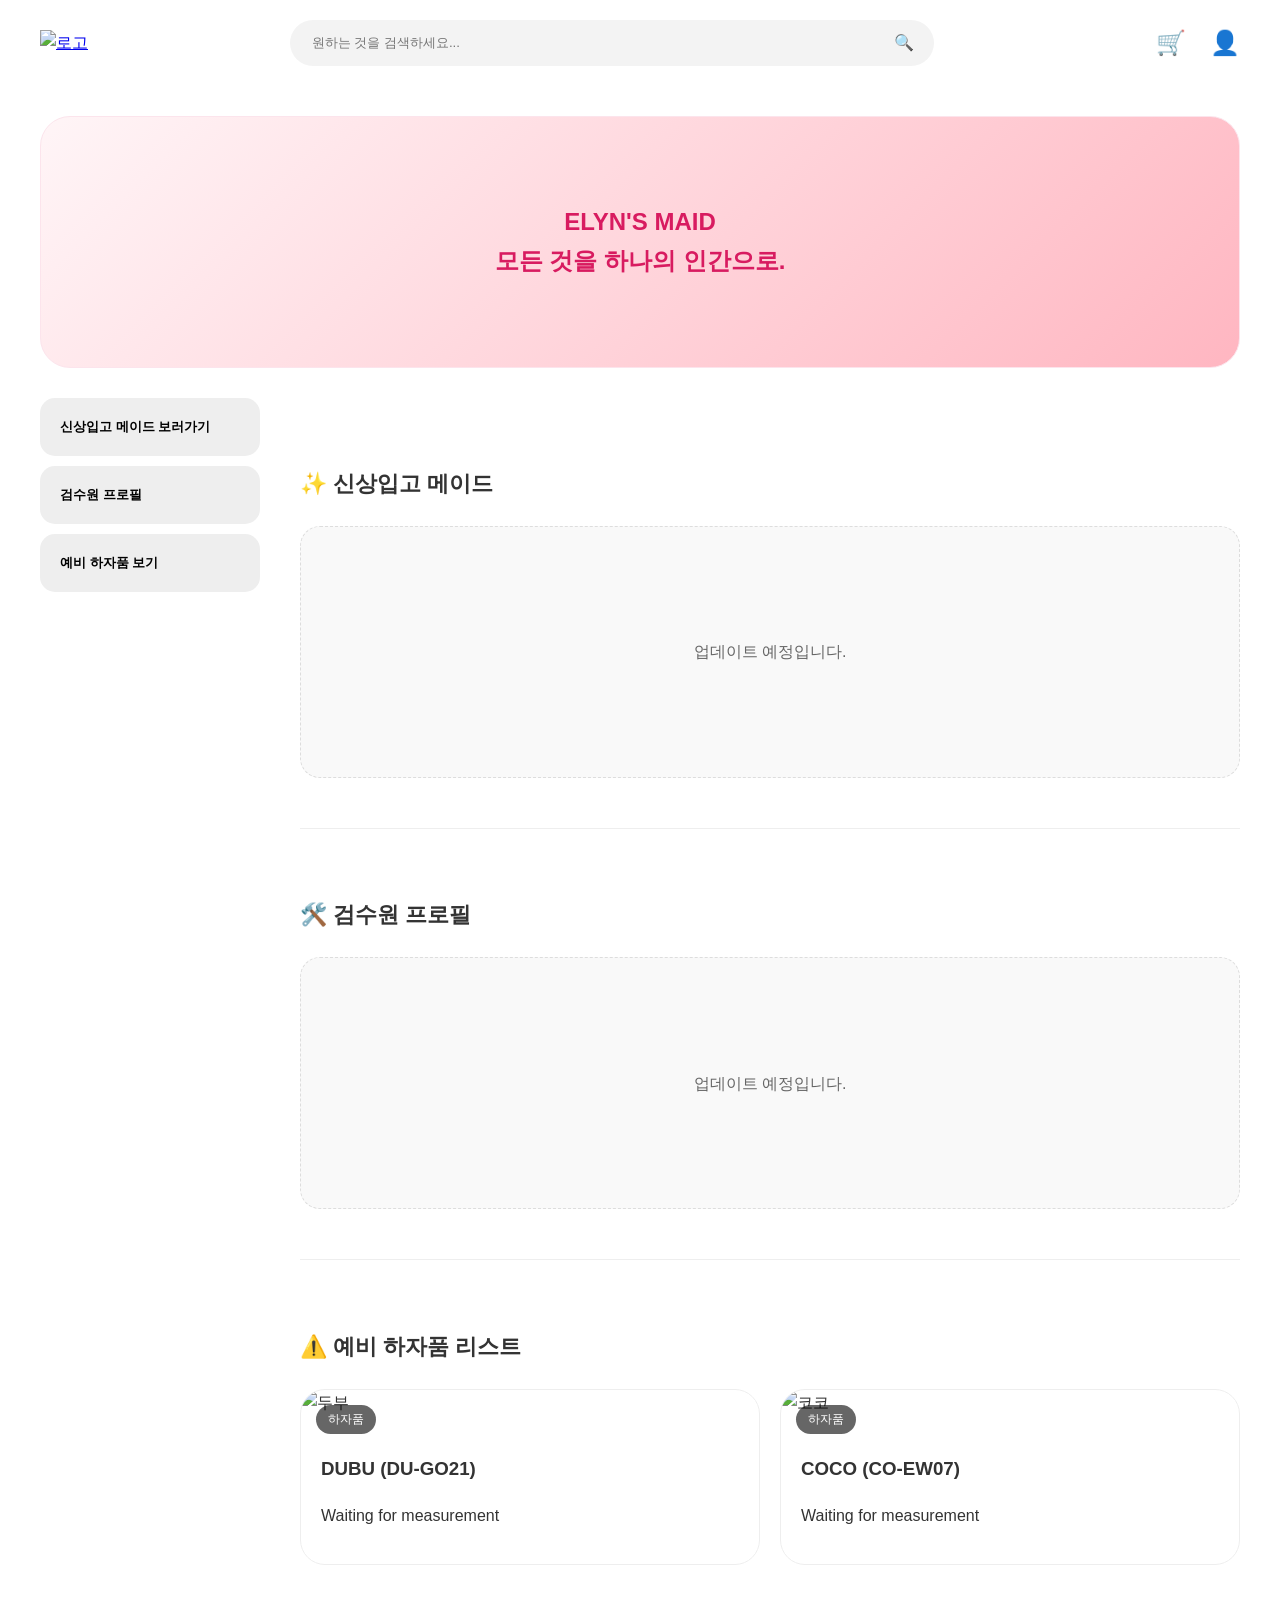
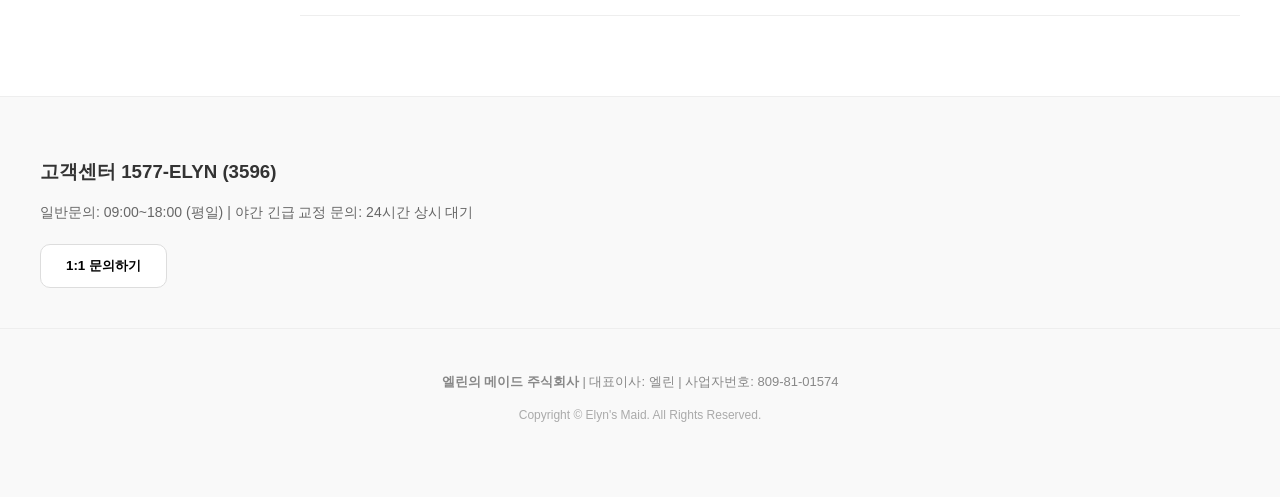
==== index.html @ 970f61b9 "Add files via upload" ====
<!DOCTYPE html>
<html lang="ko">
<head>
    <meta charset="UTF-8">
    <meta name="viewport" content="width=device-width, initial-scale=1.0">
    <title>Elyn's Maid | Official Store</title>
    <link rel="stylesheet" href="style.css">
</head>
<body>
<div class="container">
    <header class="main-header">
        <a href="index.html" class="logo-link">
            <img src="./images/로고.png" alt="로고" class="logo">
        </a>
        <div class="search-bar">
            <input type="text" id="searchInput" placeholder="원하는 것을 검색하세요..." onkeyup="filterProducts()">
            <span class="search-icon">🔍</span>
        </div>
        <div class="icons">
    <span class="icon cart-btn">🛒</span>
    <span class="icon login-btn">👤</span>
</div>
    </header>


    <section class="brand-hero">
        <div class="hero-content">
            <h2>ELYN'S MAID<br>모든 것을 하나의 인간으로.</h2>
        </div>
    </section>
    <div class="main-layout">
        <aside class="side-menu">
            <button class="menu-btn" onclick="document.getElementById('new-section').scrollIntoView({behavior: 'smooth'})">신상입고 메이드 보러가기</button>
            <button class="menu-btn" onclick="document.getElementById('custom-section').scrollIntoView({behavior: 'smooth'})">검수원 프로필</button>
            <button class="menu-btn" onclick="document.getElementById('defect-section').scrollIntoView({behavior: 'smooth'})">예비 하자품 보기</button>
        </aside>

        <div class="content-area">
            <section id="new-section" class="content-section">
                <h2 class="section-title">✨ 신상입고 메이드</h2>
                <div class="empty-box">업데이트 예정입니다.</div>
            </section>

            <section id="custom-section" class="content-section">
                <h2 class="section-title">🛠️ 검수원 프로필</h2>
                <div class="empty-box">
                    <p>업데이트 예정입니다.</p>
                </div>
            </section>

            <section id="defect-section" class="content-section">
                <h2 class="section-title">⚠️ 예비 하자품 리스트</h2>
                <div class="product-grid">
                    <div class="product-card" onclick="location.href='dubu.html'">
                        <div class="badge">하자품</div>
                        <img src="./images/두부 프로필 사진.png" alt="두부">
                        <div class="info"><h3>DUBU (DU-GO21)</h3><p class="price">Waiting for measurement</p></div>
                    </div>
                    <div class="product-card" onclick="location.href='coco.html'">
                        <div class="badge">하자품</div>
                        <img src="./images/코코 프로필 사진.png" alt="코코">
                        <div class="info"><h3>COCO (CO-EW07)</h3><p class="price">Waiting for measurement</p></div>
                    </div>
                </div>
            </section>
        </div>
    </div>
</div>

<footer class="site-footer">
    <div class="footer-top">
        <div class="cs-info" style="max-width: 1200px; margin: 0 auto; padding: 0 20px; text-align: left;">
            <h3 style="color: #333; margin-bottom: 10px;">고객센터 1577-ELYN (3596)</h3>
            <p style="font-size: 14px; color: #666; margin-bottom: 20px;">일반문의: 09:00~18:00 (평일) | 야간 긴급 교정 문의: 24시간 상시 대기</p>
            <div class="footer-btns">
  <button class="inquiry-btn" onclick="window.open('https://x.com/dyllonnne', '_blank')">
    1:1 문의하기
</button>
            </div>
        </div>
    </div>
    <div class="footer-bottom" style="margin-top: 40px; border-top: 1px solid #eee; padding-top: 30px; text-align: center;">
        <p style="font-size: 13px; color: #888;"><strong>엘린의 메이드 주식회사</strong> | 대표이사: 엘린 | 사업자번호: 809-81-01574</p>
        <p style="font-size: 12px; color: #aaa; margin-top: 5px;">Copyright © Elyn's Maid. All Rights Reserved.</p>
    </div>
</footer>
<script src="script.js"></script>
---- style.css ----
/* 1. 기본 설정 & 스크롤 */
html { scroll-behavior: smooth; }
body { margin: 0; font-family: 'Apple SD Gothic Neo', sans-serif; color: #333; line-height: 1.6; }
.container { max-width: 1200px; margin: 0 auto; padding: 0 20px; }

/* 2. 헤더 및 검색창 */
.main-header { display: flex; align-items: center; justify-content: space-between; padding: 20px 0; }
.logo { height: 45px; }
.search-bar { flex: 0.6; background: #f3f3f3; border-radius: 25px; padding: 10px 20px; display: flex; }
.search-bar input { border: none; background: none; width: 100%; outline: none; }
.icons .icon { font-size: 24px; margin-left: 20px; cursor: pointer; }

/* 3. 상단 네비바 (1번 사진 스타일: 밑줄 제거) */
.sub-nav ul { display: flex; list-style: none; justify-content: center; padding: 15px; border-bottom: 1px solid #eee; margin: 0; }
.sub-nav li { margin: 0 20px; font-weight: bold; color: #999; cursor: pointer; transition: 0.3s; }
.sub-nav li.active, .sub-nav li:hover { color: #000; } /* 밑줄 대신 색상으로 강조 */

/* 4. 브랜드 배너 */
.brand-hero { 
    height: 250px; background: linear-gradient(135deg, #fff5f7 0%, #ffb6c1 100%); 
    border-radius: 30px; margin: 30px 0; display: flex; align-items: center; justify-content: center;
    border: 1px solid #fce4ec;
}
.hero-content h2 { font-size: 24px; color: #d81b60; text-align: center; }

/* 5. 사이드바 & 레이아웃 */
.main-layout { display: flex; gap: 40px; margin-bottom: 80px; align-items: flex-start; }
.side-menu { width: 220px; position: sticky; top: 20px; display: flex; flex-direction: column; gap: 10px; }
.menu-btn { 
    padding: 20px; border: none; border-radius: 15px; background: #eee; 
    font-weight: bold; cursor: pointer; text-align: left; transition: 0.3s;
}
.menu-btn.pink { background: #ffb6c1; color: #fff; }
.menu-btn.active { background: #333; color: #fff; }
.menu-btn:hover { transform: translateX(10px); background: #e0e0e0; }

/* 6. 콘텐츠 섹션 */
.content-area { flex: 1; }
.content-section { padding: 50px 0; border-bottom: 1px solid #eee; }
.section-title { font-size: 22px; margin-bottom: 25px; font-weight: 800; }
.empty-box { 
    height: 250px; background: #f9f9f9; border-radius: 20px; 
    display: flex; flex-direction: column; align-items: center; justify-content: center; 
    color: #666; border: 1px dashed #ddd; gap: 15px;
}

/* 7. 상품 카드 */
.product-grid { display: flex; gap: 20px; }
.product-card { flex: 1; border: 1px solid #eee; border-radius: 25px; overflow: hidden; position: relative; cursor: pointer; transition: 0.3s; }
.product-card:hover { transform: translateY(-10px); box-shadow: 0 10px 20px rgba(0,0,0,0.1); }
.badge { position: absolute; top: 15px; left: 15px; background: rgba(0,0,0,0.6); color: #fff; padding: 5px 12px; border-radius: 15px; font-size: 12px; }
.product-card img { width: 100%; height: 300px; object-fit: cover; }
.info { padding: 20px; }

/* 8. 푸터 및 문의 버튼 */
.site-footer { background: #f9f9f9; padding: 60px 0; border-top: 1px solid #eee; }
.footer-btns button { padding: 12px 25px; border: 1px solid #ddd; background: #fff; cursor: pointer; font-weight: bold; border-radius: 10px; transition: 0.2s; }
.footer-btns button:hover { background: #333; color: #fff; }
.cs-info h3 { margin-top: 0; color: #333; }

/* 상세 페이지 예약하기 버튼 전용 스타일 */
.reservation-btn, 
.product-detail button, 
.product-detail input[type="button"],
.product-detail input[type="submit"],
#reservation,
table button {
    /* 배경과 테두리를 완전히 제거 */
    background: none !important;
    background-color: transparent !important;
    border: none !important;
    
    /* 선(outline) 제거 */
    outline: none !important;
    box-shadow: none !important;

    /* 글자 스타일 */
    color: #333 !important; /* 기본 검정색 */
    font-size: 18px !important;
    font-weight: bold !important;
    padding: 10px 20px !important;
    cursor: pointer !important;
    
    /* 부드러운 변화 효과 */
    transition: color 0.3s ease !important;
    
    /* 중앙 정렬 보조 */
    display: inline-block;
    text-align: center;
    width: auto !important;
}

/* 마우스를 올렸을 때: 글자만 핑크색으로 */
.reservation-btn:hover, 
.product-detail button:hover, 
.product-detail input[type="button"]:hover,
.product-detail input[type="submit"]:hover,
#reservation:hover,
table button:hover {
    color: #ffb6c1 !important; /* 배너와 같은 핑크색 */
    background: transparent !important;
}
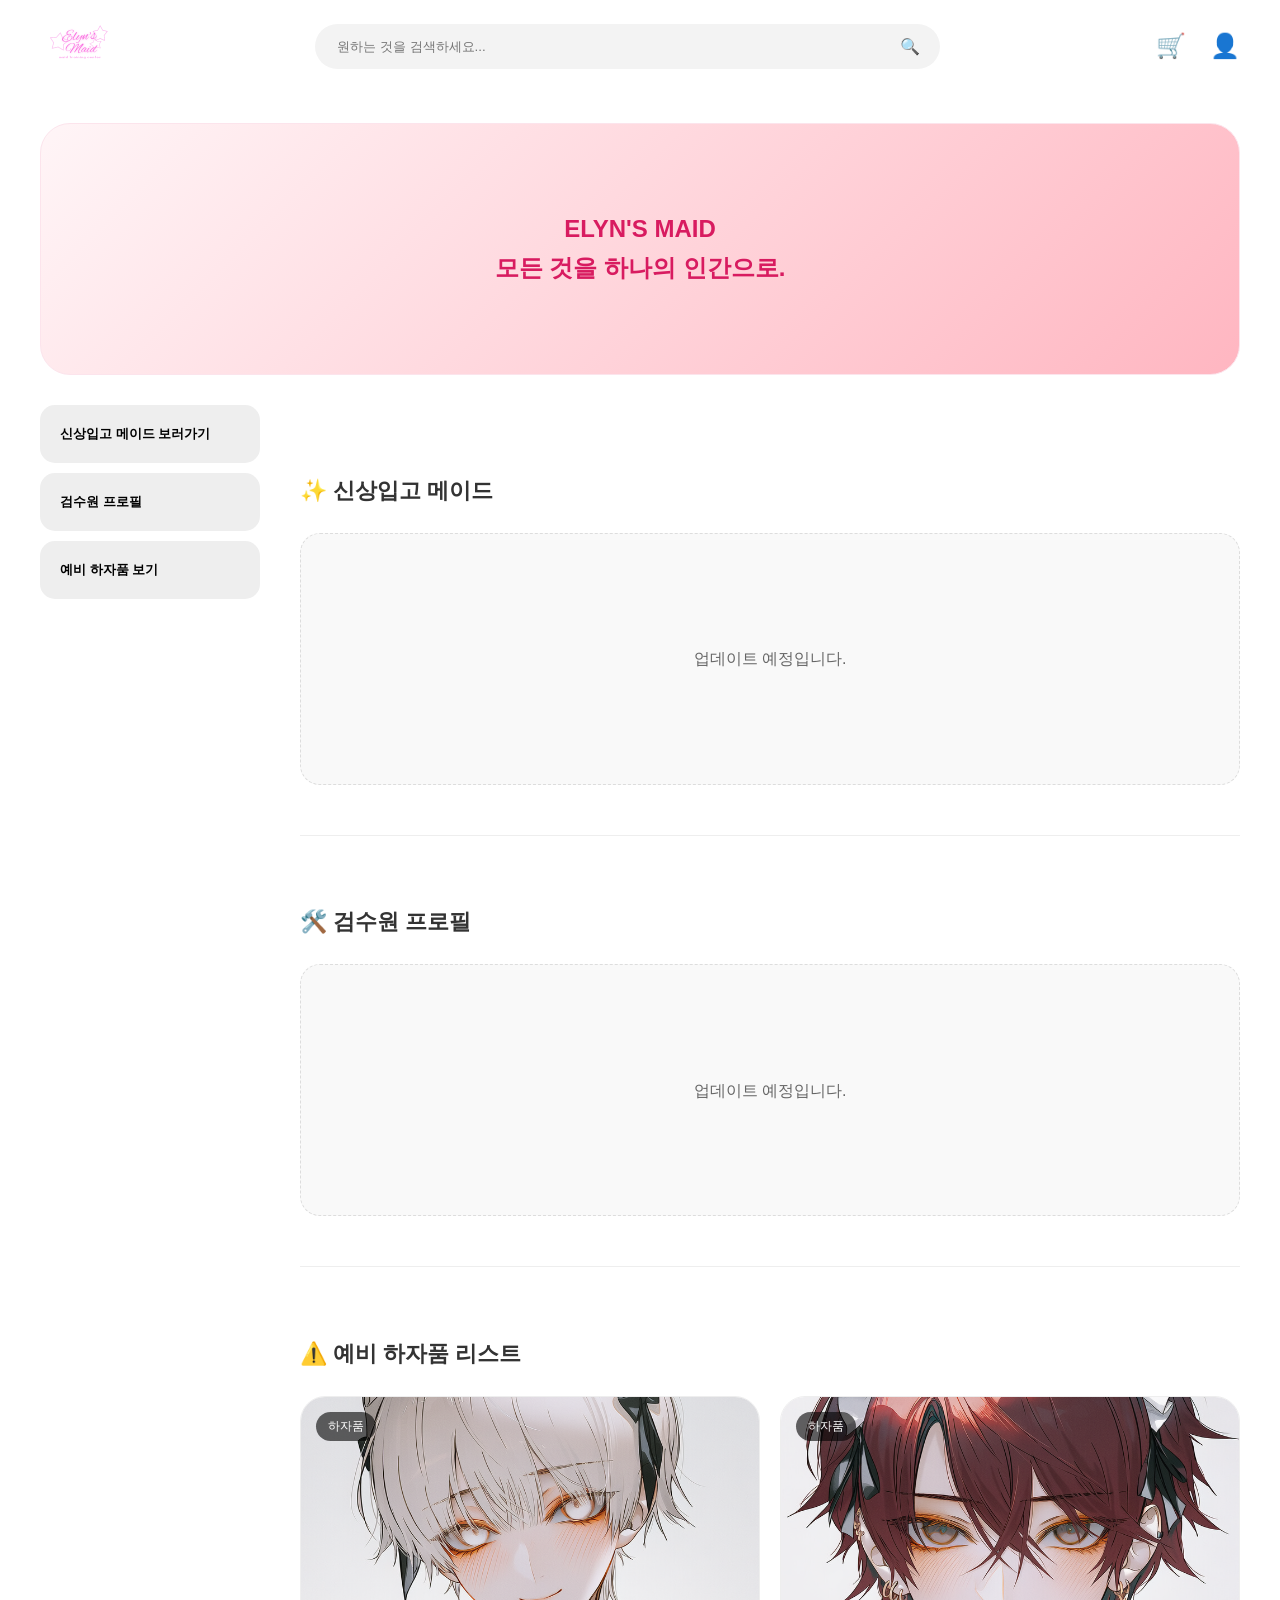
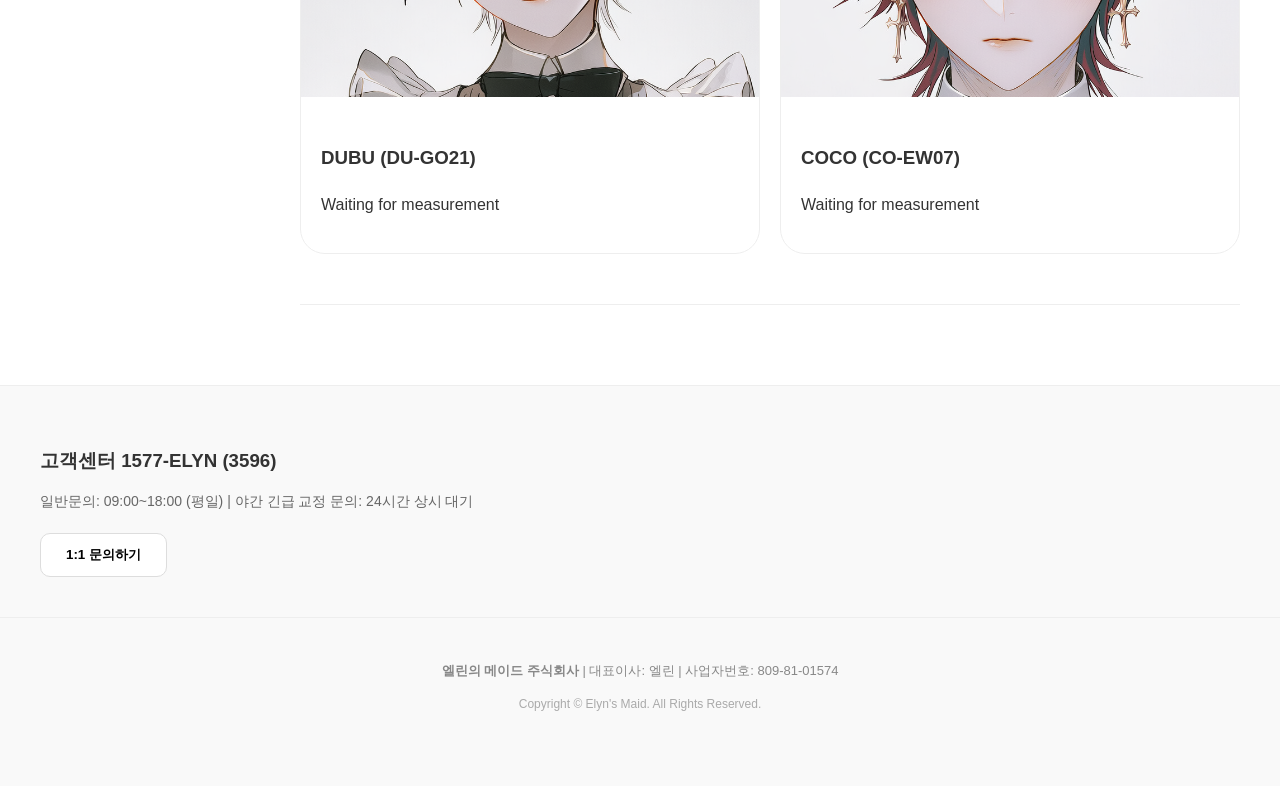
==== commit 4223517c: "Update index.html" ====
--- a/index.html
+++ b/index.html
@@ -5,6 +5,7 @@
     <meta name="viewport" content="width=device-width, initial-scale=1.0">
     <title>Elyn's Maid | Official Store</title>
     <link rel="stylesheet" href="style.css">
+  <meta name="viewport" content="width=device-width, initial-scale=1.0">
 </head>
 <body>
 <div class="container">
@@ -84,4 +85,5 @@
         <p style="font-size: 12px; color: #aaa; margin-top: 5px;">Copyright © Elyn's Maid. All Rights Reserved.</p>
     </div>
 </footer>
-<script src="script.js"></script>+
+<script src="script.js"></script>
--- a/style.css
+++ b/style.css
@@ -99,4 +99,17 @@
 table button:hover {
     color: #ffb6c1 !important; /* 배너와 같은 핑크색 */
     background: transparent !important;
-}+
+}
+
+/* 모바일용 스타일 */
+@media (max-width: 768px) {
+  .hero-section {
+    font-size: 1.5rem; /* 글자 크기 축소 */
+    padding: 20px;
+  }
+  
+  .card {
+    width: 100%; /* 카드를 한 줄에 하나씩 꽉 차게 */
+  }
+}
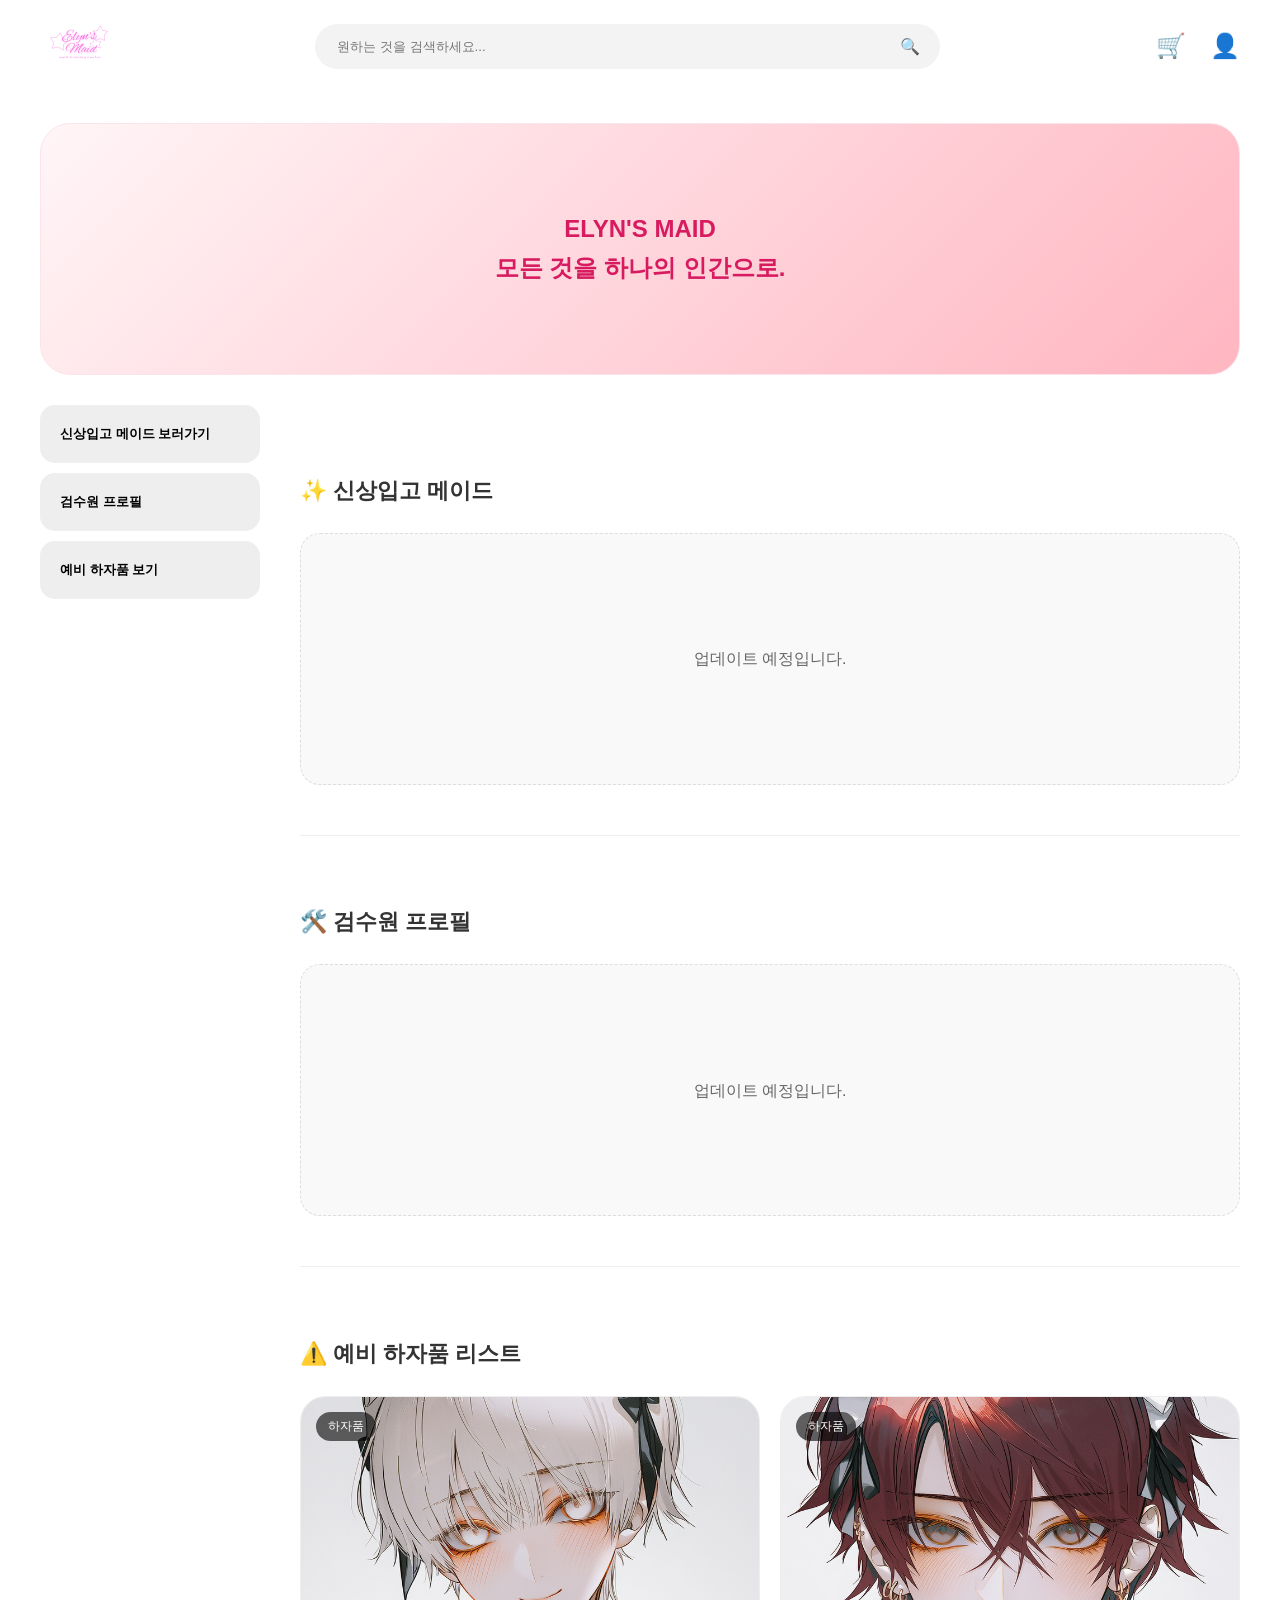
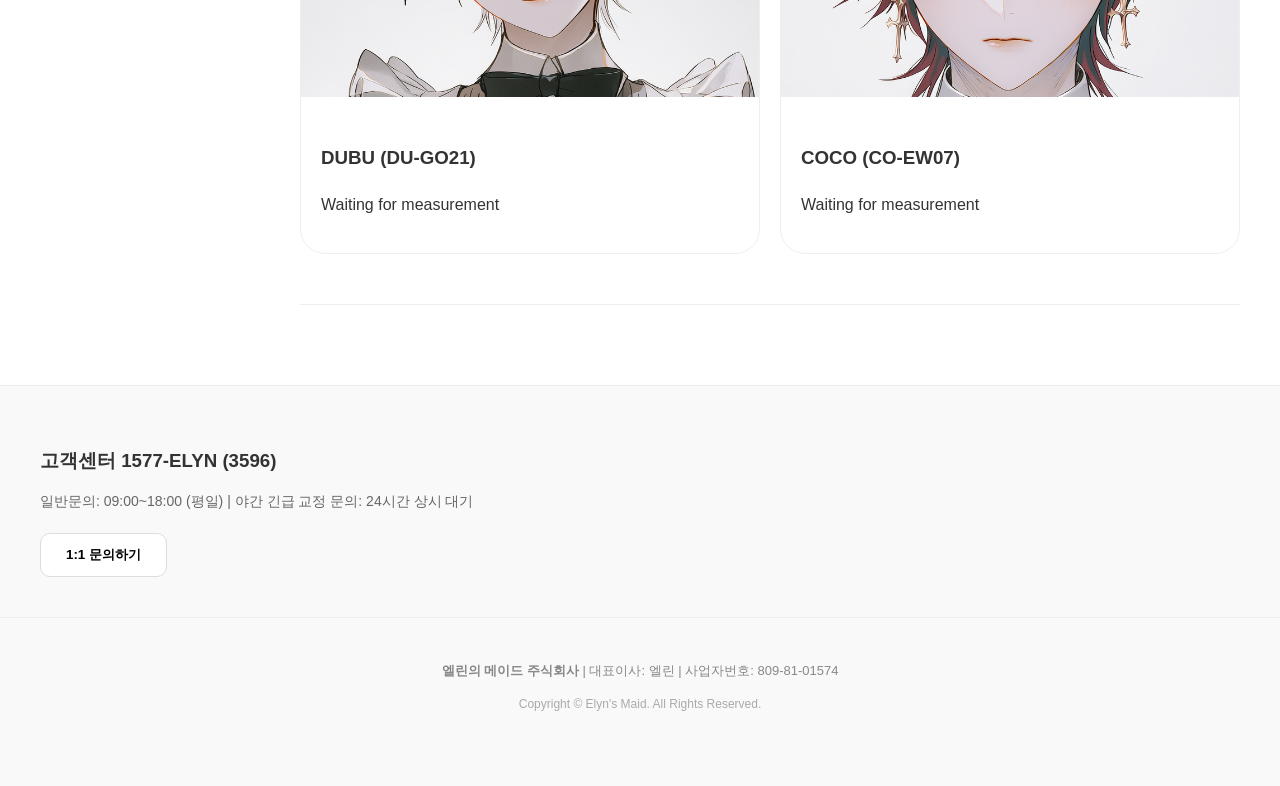
==== commit 1d775bc1: "Update index.html" ====
--- a/index.html
+++ b/index.html
@@ -4,7 +4,7 @@
     <meta charset="UTF-8">
     <meta name="viewport" content="width=device-width, initial-scale=1.0">
     <title>Elyn's Maid | Official Store</title>
-    <link rel="stylesheet" href="style.css">
+    <link rel="stylesheet" href="style.css?v=1.03">
   <meta name="viewport" content="width=device-width, initial-scale=1.0">
 </head>
 <body>
@@ -87,3 +87,4 @@
 </footer>
 
 <script src="script.js"></script>
+
--- a/style.css
+++ b/style.css
@@ -1,115 +1,153 @@
-/* 1. 기본 설정 & 스크롤 */
-html { scroll-behavior: smooth; }
-body { margin: 0; font-family: 'Apple SD Gothic Neo', sans-serif; color: #333; line-height: 1.6; }
-.container { max-width: 1200px; margin: 0 auto; padding: 0 20px; }
-
-/* 2. 헤더 및 검색창 */
-.main-header { display: flex; align-items: center; justify-content: space-between; padding: 20px 0; }
-.logo { height: 45px; }
-.search-bar { flex: 0.6; background: #f3f3f3; border-radius: 25px; padding: 10px 20px; display: flex; }
-.search-bar input { border: none; background: none; width: 100%; outline: none; }
-.icons .icon { font-size: 24px; margin-left: 20px; cursor: pointer; }
-
-/* 3. 상단 네비바 (1번 사진 스타일: 밑줄 제거) */
-.sub-nav ul { display: flex; list-style: none; justify-content: center; padding: 15px; border-bottom: 1px solid #eee; margin: 0; }
-.sub-nav li { margin: 0 20px; font-weight: bold; color: #999; cursor: pointer; transition: 0.3s; }
-.sub-nav li.active, .sub-nav li:hover { color: #000; } /* 밑줄 대신 색상으로 강조 */
-
-/* 4. 브랜드 배너 */
-.brand-hero { 
-    height: 250px; background: linear-gradient(135deg, #fff5f7 0%, #ffb6c1 100%); 
-    border-radius: 30px; margin: 30px 0; display: flex; align-items: center; justify-content: center;
-    border: 1px solid #fce4ec;
-}
-.hero-content h2 { font-size: 24px; color: #d81b60; text-align: center; }
-
-/* 5. 사이드바 & 레이아웃 */
-.main-layout { display: flex; gap: 40px; margin-bottom: 80px; align-items: flex-start; }
-.side-menu { width: 220px; position: sticky; top: 20px; display: flex; flex-direction: column; gap: 10px; }
-.menu-btn { 
-    padding: 20px; border: none; border-radius: 15px; background: #eee; 
-    font-weight: bold; cursor: pointer; text-align: left; transition: 0.3s;
-}
-.menu-btn.pink { background: #ffb6c1; color: #fff; }
-.menu-btn.active { background: #333; color: #fff; }
-.menu-btn:hover { transform: translateX(10px); background: #e0e0e0; }
-
-/* 6. 콘텐츠 섹션 */
-.content-area { flex: 1; }
-.content-section { padding: 50px 0; border-bottom: 1px solid #eee; }
-.section-title { font-size: 22px; margin-bottom: 25px; font-weight: 800; }
-.empty-box { 
-    height: 250px; background: #f9f9f9; border-radius: 20px; 
-    display: flex; flex-direction: column; align-items: center; justify-content: center; 
-    color: #666; border: 1px dashed #ddd; gap: 15px;
-}
-
-/* 7. 상품 카드 */
-.product-grid { display: flex; gap: 20px; }
-.product-card { flex: 1; border: 1px solid #eee; border-radius: 25px; overflow: hidden; position: relative; cursor: pointer; transition: 0.3s; }
-.product-card:hover { transform: translateY(-10px); box-shadow: 0 10px 20px rgba(0,0,0,0.1); }
-.badge { position: absolute; top: 15px; left: 15px; background: rgba(0,0,0,0.6); color: #fff; padding: 5px 12px; border-radius: 15px; font-size: 12px; }
-.product-card img { width: 100%; height: 300px; object-fit: cover; }
-.info { padding: 20px; }
-
-/* 8. 푸터 및 문의 버튼 */
-.site-footer { background: #f9f9f9; padding: 60px 0; border-top: 1px solid #eee; }
-.footer-btns button { padding: 12px 25px; border: 1px solid #ddd; background: #fff; cursor: pointer; font-weight: bold; border-radius: 10px; transition: 0.2s; }
-.footer-btns button:hover { background: #333; color: #fff; }
-.cs-info h3 { margin-top: 0; color: #333; }
-
-/* 상세 페이지 예약하기 버튼 전용 스타일 */
-.reservation-btn, 
-.product-detail button, 
-.product-detail input[type="button"],
-.product-detail input[type="submit"],
-#reservation,
-table button {
-    /* 배경과 테두리를 완전히 제거 */
-    background: none !important;
-    background-color: transparent !important;
-    border: none !important;
-    
-    /* 선(outline) 제거 */
-    outline: none !important;
-    box-shadow: none !important;
-
-    /* 글자 스타일 */
-    color: #333 !important; /* 기본 검정색 */
-    font-size: 18px !important;
-    font-weight: bold !important;
-    padding: 10px 20px !important;
-    cursor: pointer !important;
-    
-    /* 부드러운 변화 효과 */
-    transition: color 0.3s ease !important;
-    
-    /* 중앙 정렬 보조 */
-    display: inline-block;
-    text-align: center;
-    width: auto !important;
-}
-
-/* 마우스를 올렸을 때: 글자만 핑크색으로 */
-.reservation-btn:hover, 
-.product-detail button:hover, 
-.product-detail input[type="button"]:hover,
-.product-detail input[type="submit"]:hover,
-#reservation:hover,
-table button:hover {
-    color: #ffb6c1 !important; /* 배너와 같은 핑크색 */
-    background: transparent !important;
-
-}
-
-/* 모바일용 스타일 */
-@media (max-width: 768px) {
-  .hero-section {
-    font-size: 1.5rem; /* 글자 크기 축소 */
-    padding: 20px;
-  }
-  
-  .card {
-    width: 100%; /* 카드를 한 줄에 하나씩 꽉 차게 */
-  }
-}
+/* 1. 기본 설정 & 스크롤 */
+html { scroll-behavior: smooth; }
+body { margin: 0; font-family: 'Apple SD Gothic Neo', sans-serif; color: #333; line-height: 1.6; }
+.container { max-width: 1200px; margin: 0 auto; padding: 0 20px; }
+
+/* 2. 헤더 및 검색창 */
+.main-header { display: flex; align-items: center; justify-content: space-between; padding: 20px 0; }
+.logo { height: 45px; }
+.search-bar { flex: 0.6; background: #f3f3f3; border-radius: 25px; padding: 10px 20px; display: flex; }
+.search-bar input { border: none; background: none; width: 100%; outline: none; }
+.icons .icon { font-size: 24px; margin-left: 20px; cursor: pointer; }
+
+/* 3. 상단 네비바 (1번 사진 스타일: 밑줄 제거) */
+.sub-nav ul { display: flex; list-style: none; justify-content: center; padding: 15px; border-bottom: 1px solid #eee; margin: 0; }
+.sub-nav li { margin: 0 20px; font-weight: bold; color: #999; cursor: pointer; transition: 0.3s; }
+.sub-nav li.active, .sub-nav li:hover { color: #000; } /* 밑줄 대신 색상으로 강조 */
+
+/* 4. 브랜드 배너 */
+.brand-hero { 
+    height: 250px; background: linear-gradient(135deg, #fff5f7 0%, #ffb6c1 100%); 
+    border-radius: 30px; margin: 30px 0; display: flex; align-items: center; justify-content: center;
+    border: 1px solid #fce4ec;
+}
+.hero-content h2 { font-size: 24px; color: #d81b60; text-align: center; }
+
+/* 5. 사이드바 & 레이아웃 */
+.main-layout { display: flex; gap: 40px; margin-bottom: 80px; align-items: flex-start; }
+.side-menu { width: 220px; position: sticky; top: 20px; display: flex; flex-direction: column; gap: 10px; }
+.menu-btn { 
+    padding: 20px; border: none; border-radius: 15px; background: #eee; 
+    font-weight: bold; cursor: pointer; text-align: left; transition: 0.3s;
+}
+.menu-btn.pink { background: #ffb6c1; color: #fff; }
+.menu-btn.active { background: #333; color: #fff; }
+.menu-btn:hover { transform: translateX(10px); background: #e0e0e0; }
+
+/* 6. 콘텐츠 섹션 */
+.content-area { flex: 1; }
+.content-section { padding: 50px 0; border-bottom: 1px solid #eee; }
+.section-title { font-size: 22px; margin-bottom: 25px; font-weight: 800; }
+.empty-box { 
+    height: 250px; background: #f9f9f9; border-radius: 20px; 
+    display: flex; flex-direction: column; align-items: center; justify-content: center; 
+    color: #666; border: 1px dashed #ddd; gap: 15px;
+}
+
+/* 7. 상품 카드 */
+.product-grid { display: flex; gap: 20px; }
+.product-card { flex: 1; border: 1px solid #eee; border-radius: 25px; overflow: hidden; position: relative; cursor: pointer; transition: 0.3s; }
+.product-card:hover { transform: translateY(-10px); box-shadow: 0 10px 20px rgba(0,0,0,0.1); }
+.badge { position: absolute; top: 15px; left: 15px; background: rgba(0,0,0,0.6); color: #fff; padding: 5px 12px; border-radius: 15px; font-size: 12px; }
+.product-card img { width: 100%; height: 300px; object-fit: cover; }
+.info { padding: 20px; }
+
+/* 8. 푸터 및 문의 버튼 */
+.site-footer { background: #f9f9f9; padding: 60px 0; border-top: 1px solid #eee; }
+.footer-btns button { padding: 12px 25px; border: 1px solid #ddd; background: #fff; cursor: pointer; font-weight: bold; border-radius: 10px; transition: 0.2s; }
+.footer-btns button:hover { background: #333; color: #fff; }
+.cs-info h3 { margin-top: 0; color: #333; }
+
+/* 상세 페이지 예약하기 버튼 전용 스타일 */
+.reservation-btn, 
+.product-detail button, 
+.product-detail input[type="button"],
+.product-detail input[type="submit"],
+#reservation,
+table button {
+    /* 배경과 테두리를 완전히 제거 */
+    background: none !important;
+    background-color: transparent !important;
+    border: none !important;
+    
+    /* 선(outline) 제거 */
+    outline: none !important;
+    box-shadow: none !important;
+
+    /* 글자 스타일 */
+    color: #333 !important; /* 기본 검정색 */
+    font-size: 18px !important;
+    font-weight: bold !important;
+    padding: 10px 20px !important;
+    cursor: pointer !important;
+    
+    /* 부드러운 변화 효과 */
+    transition: color 0.3s ease !important;
+    
+    /* 중앙 정렬 보조 */
+    display: inline-block;
+    text-align: center;
+    width: auto !important;
+}
+
+/* 마우스를 올렸을 때: 글자만 핑크색으로 */
+.reservation-btn:hover, 
+.product-detail button:hover, 
+.product-detail input[type="button"]:hover,
+.product-detail input[type="submit"]:hover,
+#reservation:hover,
+table button:hover {
+    color: #ffb6c1 !important; /* 배너와 같은 핑크색 */
+    background: transparent !important;
+
+}
+
+@media screen and (max-width: 768px) {
+    /* 1. 레이아웃: 세로 정렬 강제 */
+    .main-layout {
+        display: block !important; /* flex 해제 */
+        padding: 0 15px !important;
+    }
+
+    /* 2. 사이드 메뉴 버튼: 절대 안 깨지는 가로 스크롤 */
+    .side-menu {
+        display: block !important; /* 박스 모델 변경 */
+        white-space: nowrap !important; /* 내부 요소 줄바꿈 절대 금지 */
+        overflow-x: auto !important; /* 가로 스크롤 활성화 */
+        padding: 15px 0 !important;
+        margin-bottom: 10px !important;
+        -webkit-overflow-scrolling: touch;
+    }
+
+    .menu-btn {
+        display: inline-block !important; /* 가로로 흐르게 설정 */
+        width: auto !important; /* 너비 고정 해제 */
+        margin-right: 8px !important; /* 버튼 사이 간격 */
+        padding: 10px 18px !important;
+        font-size: 13px !important;
+        border-radius: 20px !important;
+        background: #eee !important;
+        vertical-align: middle !important;
+    }
+
+    /* 3. 상품 그리드: 가로 스크롤 최적화 */
+    .product-grid {
+        display: flex !important;
+        flex-wrap: nowrap !important; /* 한 줄로 강제 */
+        overflow-x: auto !important;
+        gap: 15px !important;
+        padding-bottom: 20px !important;
+        -webkit-overflow-scrolling: touch;
+    }
+
+    .product-card {
+        flex: 0 0 240px !important; /* 카드 너비 고정 */
+        min-width: 240px !important;
+    }
+
+    /* 4. 배너 텍스트 겹침 방지 */
+    .hero-content h2 {
+        font-size: 1rem !important;
+        word-break: keep-all !important; /* 단어 단위 줄바꿈 */
+    }
+}
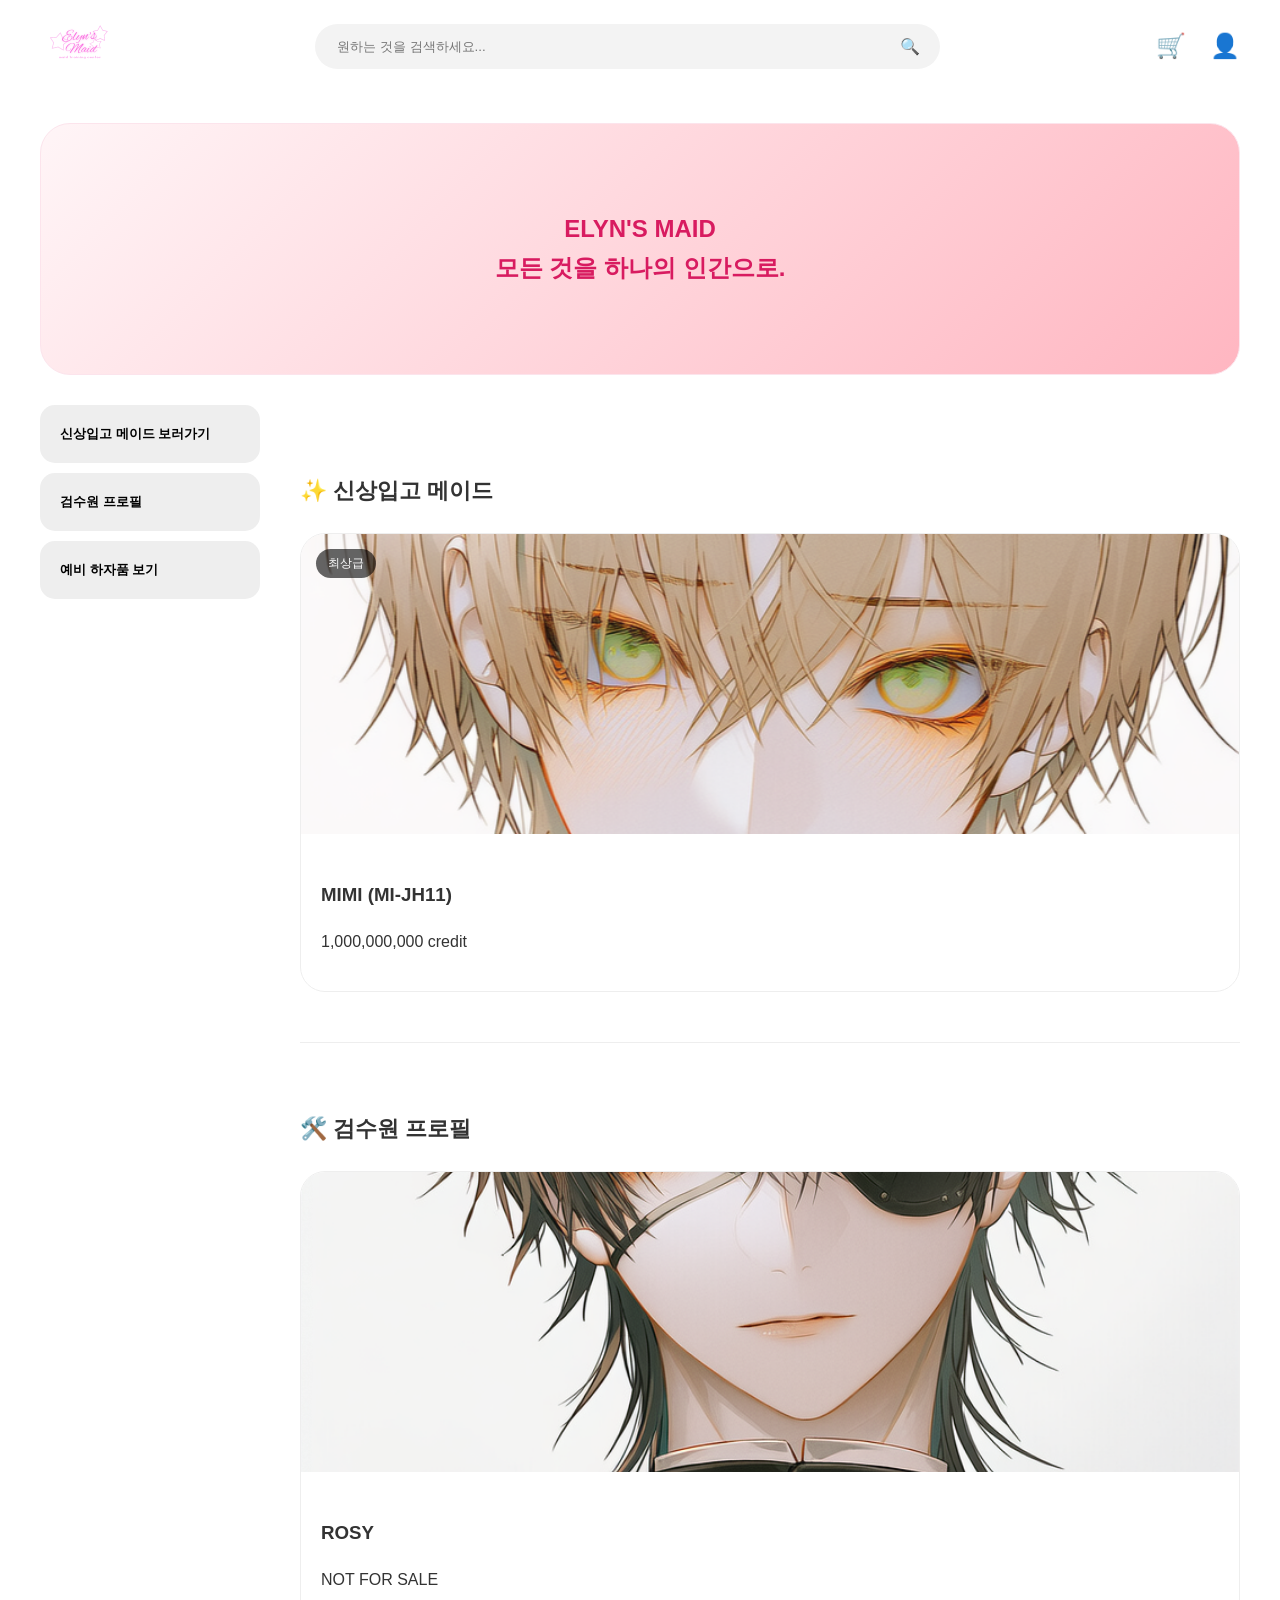
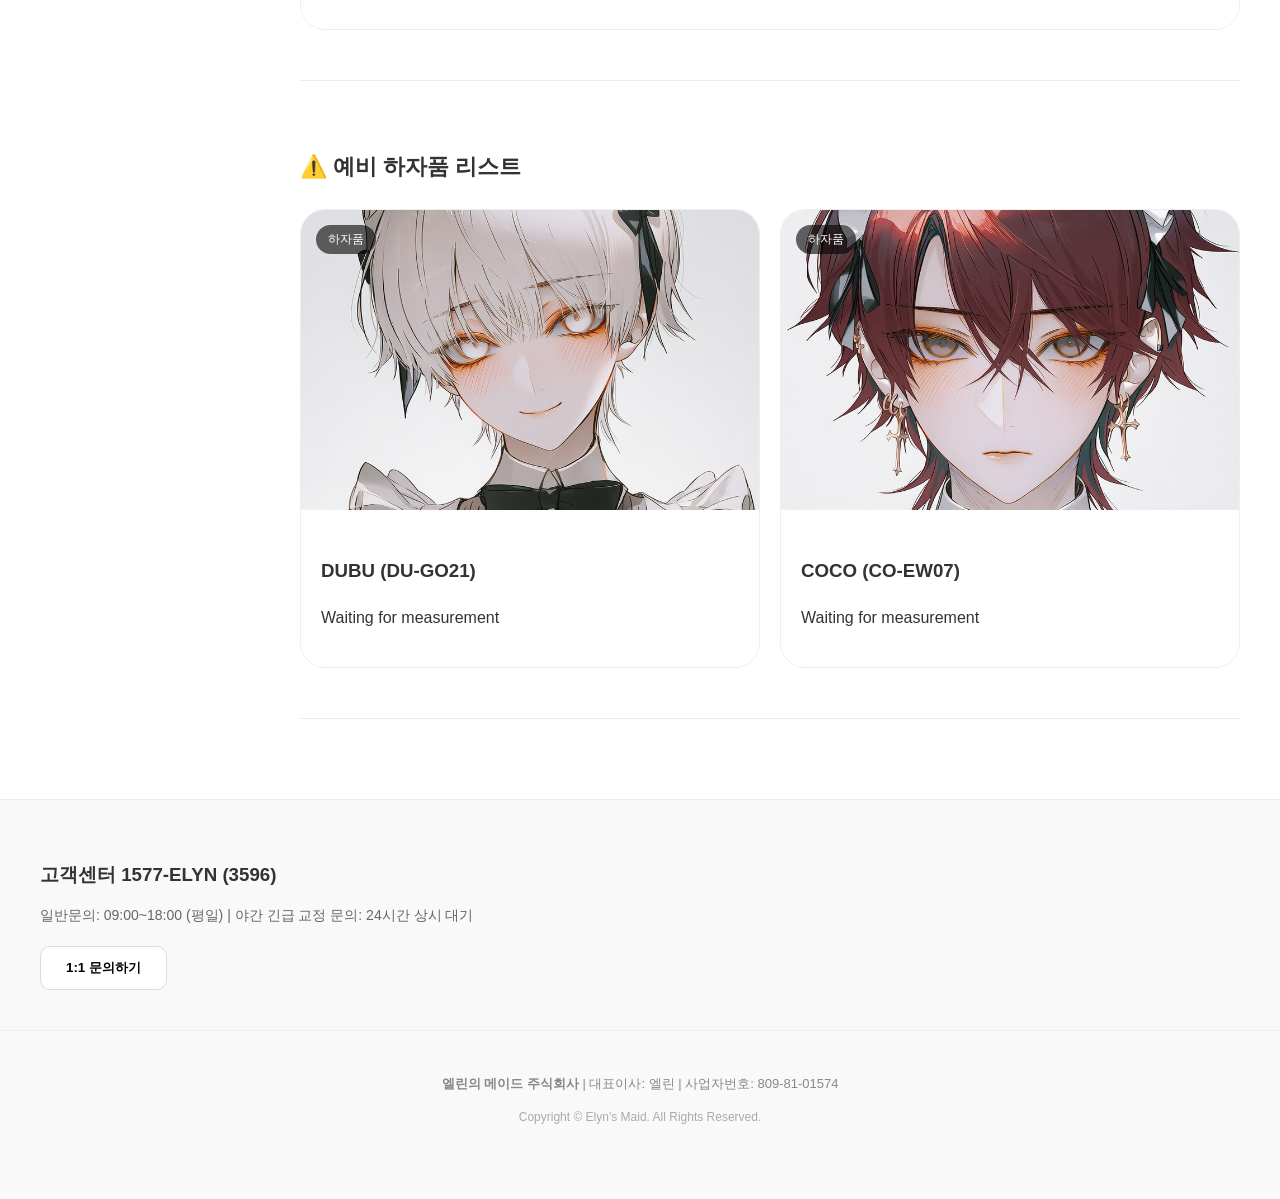
==== commit 734591e1: "Update index.html" ====
--- a/index.html
+++ b/index.html
@@ -39,14 +39,21 @@
         <div class="content-area">
             <section id="new-section" class="content-section">
                 <h2 class="section-title">✨ 신상입고 메이드</h2>
-                <div class="empty-box">업데이트 예정입니다.</div>
+               <div class="product-grid">
+                    <div class="product-card" onclick="location.href='MIMI.html'">
+                        <div class="badge">최상급</div>
+                        <img src="./images/미미.png" alt="미미">
+                        <div class="info"><h3>MIMI (MI-JH11)</h3><p class="price">1,000,000,000 credit</p></div>
+                    </div>
             </section>
 
             <section id="custom-section" class="content-section">
                 <h2 class="section-title">🛠️ 검수원 프로필</h2>
-                <div class="empty-box">
-                    <p>업데이트 예정입니다.</p>
-                </div>
+                  <div class="product-grid">
+                    <div class="product-card" onclick="location.href='ROSY.html'">
+                        <img src="./images/로지.png" alt="로지">
+                        <div class="info"><h3>ROSY</h3><p class="price">NOT FOR SALE</p></div>
+                    </div>
             </section>
 
             <section id="defect-section" class="content-section">
@@ -88,3 +95,4 @@
 
 <script src="script.js"></script>
 
+
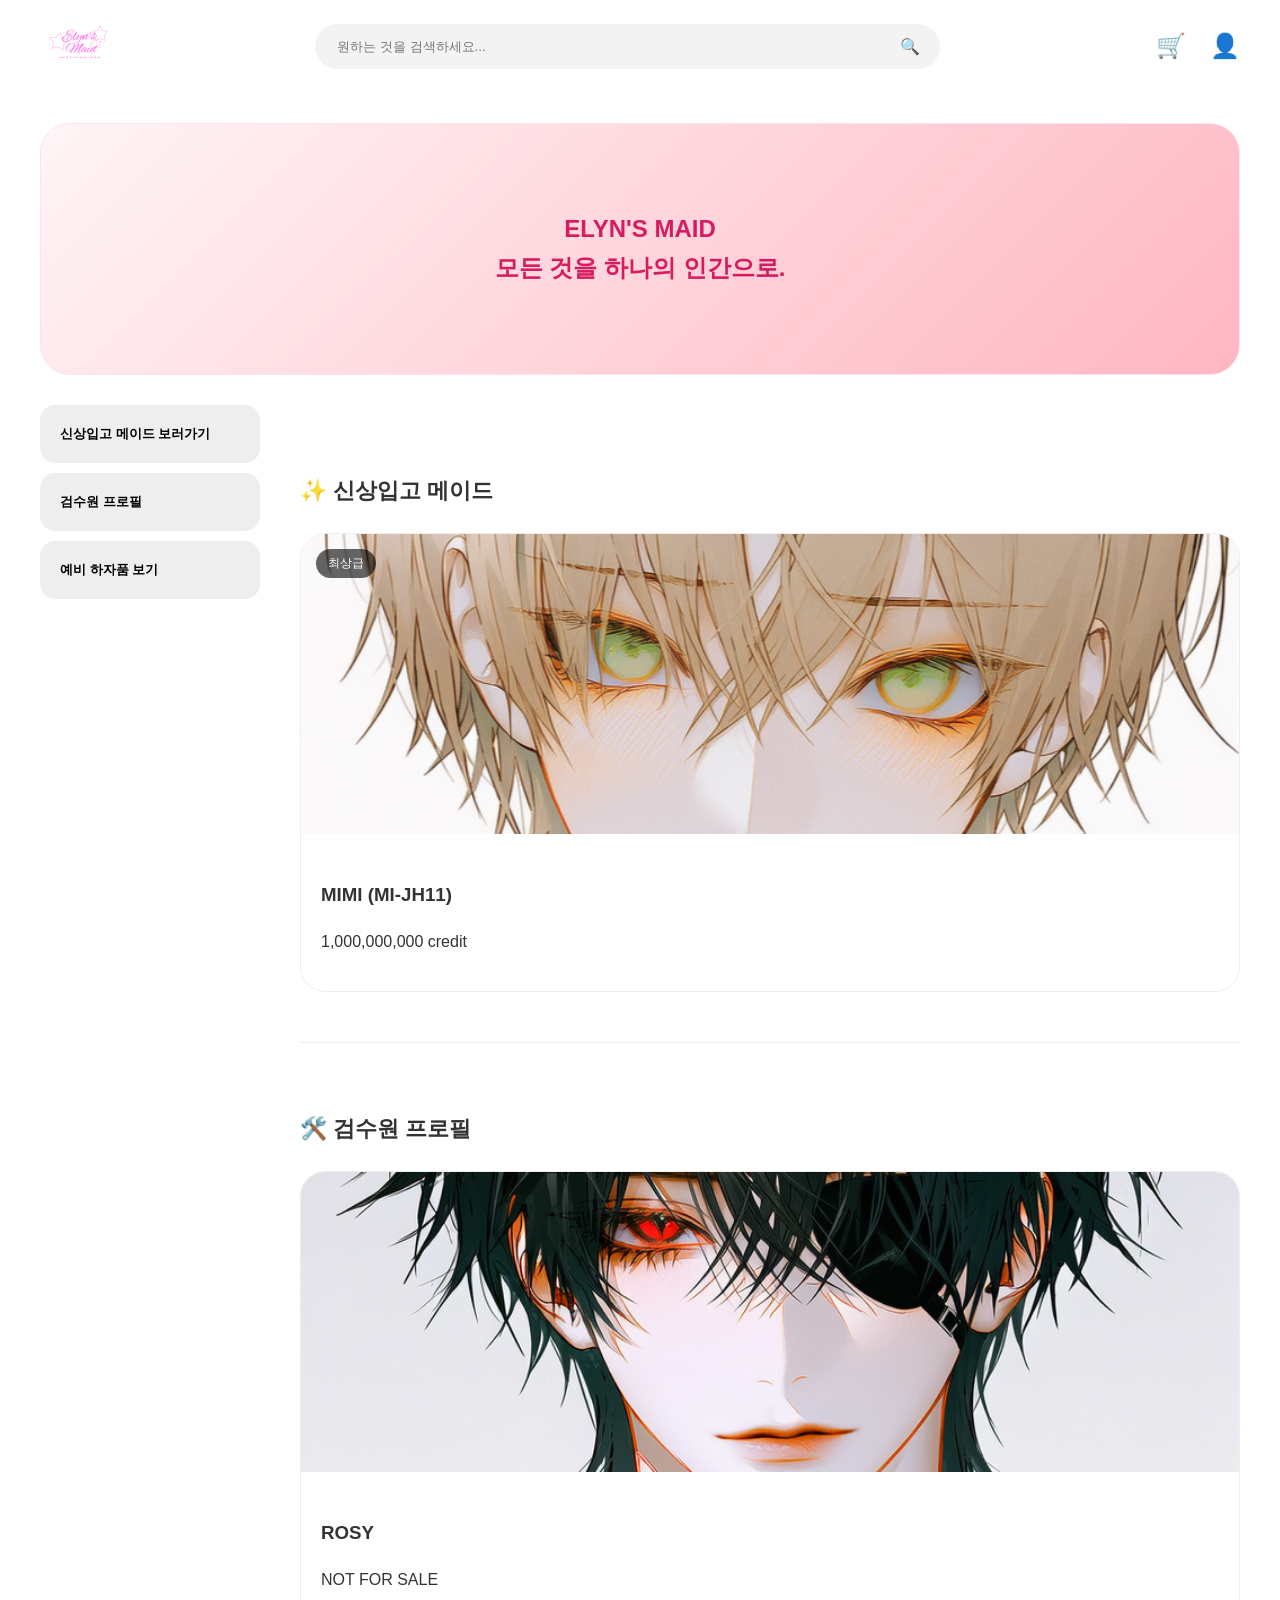
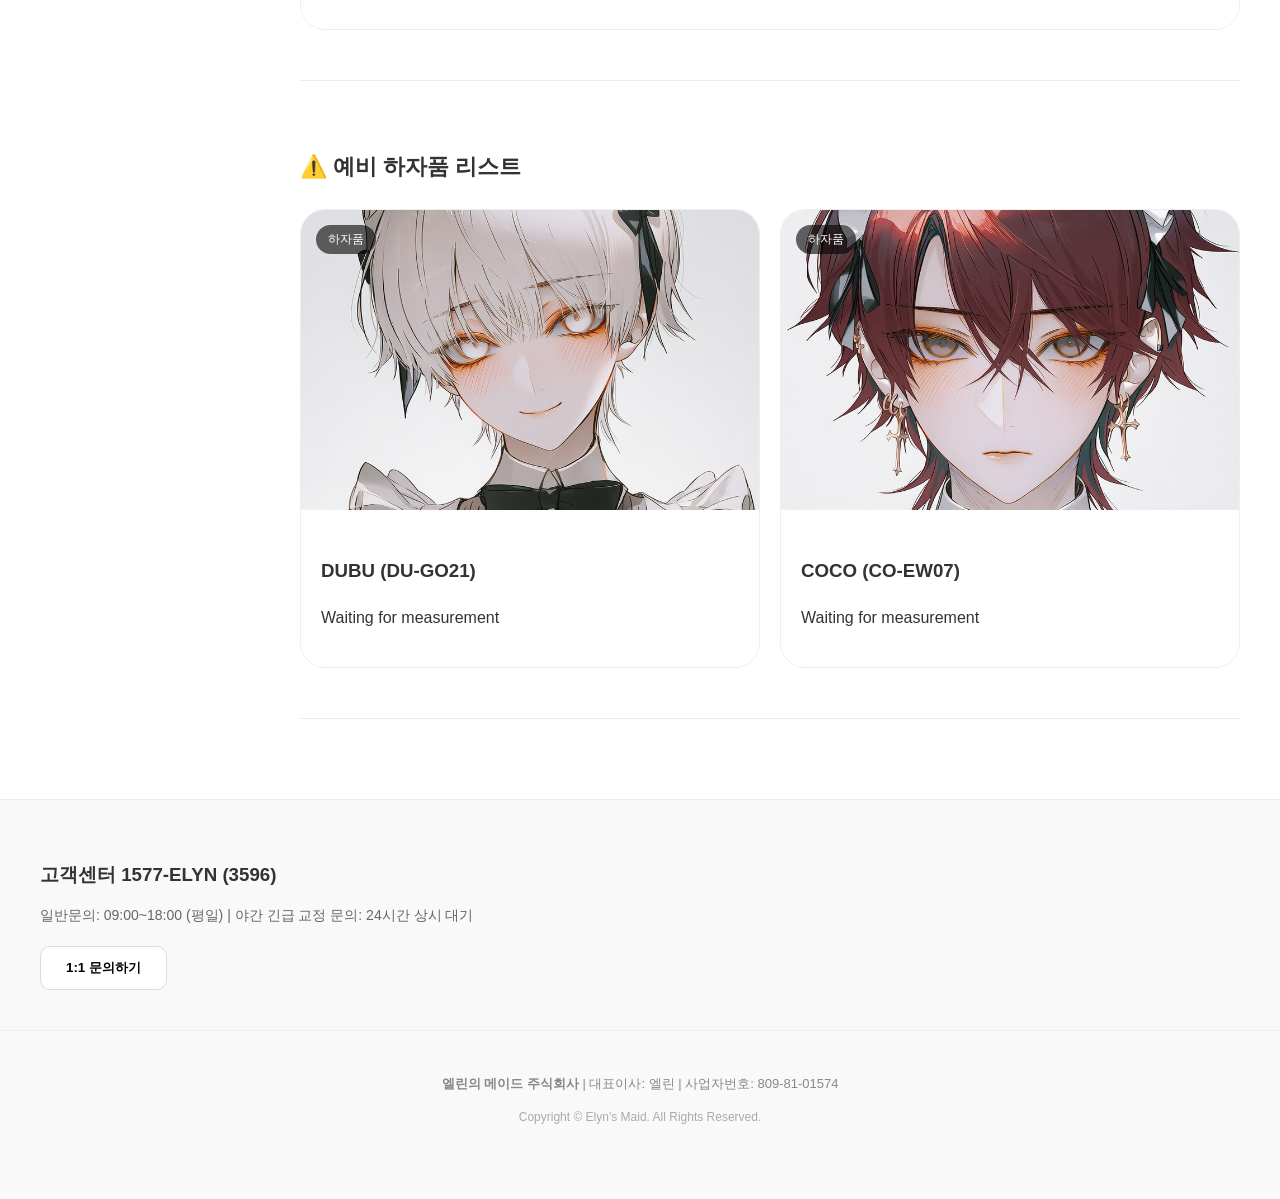
==== commit 3f59a251: "Update index.html" ====
--- a/index.html
+++ b/index.html
@@ -51,7 +51,7 @@
                 <h2 class="section-title">🛠️ 검수원 프로필</h2>
                   <div class="product-grid">
                     <div class="product-card" onclick="location.href='ROSY.html'">
-                        <img src="./images/로지.png" alt="로지">
+                        <img src="./images/표지용.png" alt="로지">
                         <div class="info"><h3>ROSY</h3><p class="price">NOT FOR SALE</p></div>
                     </div>
             </section>
